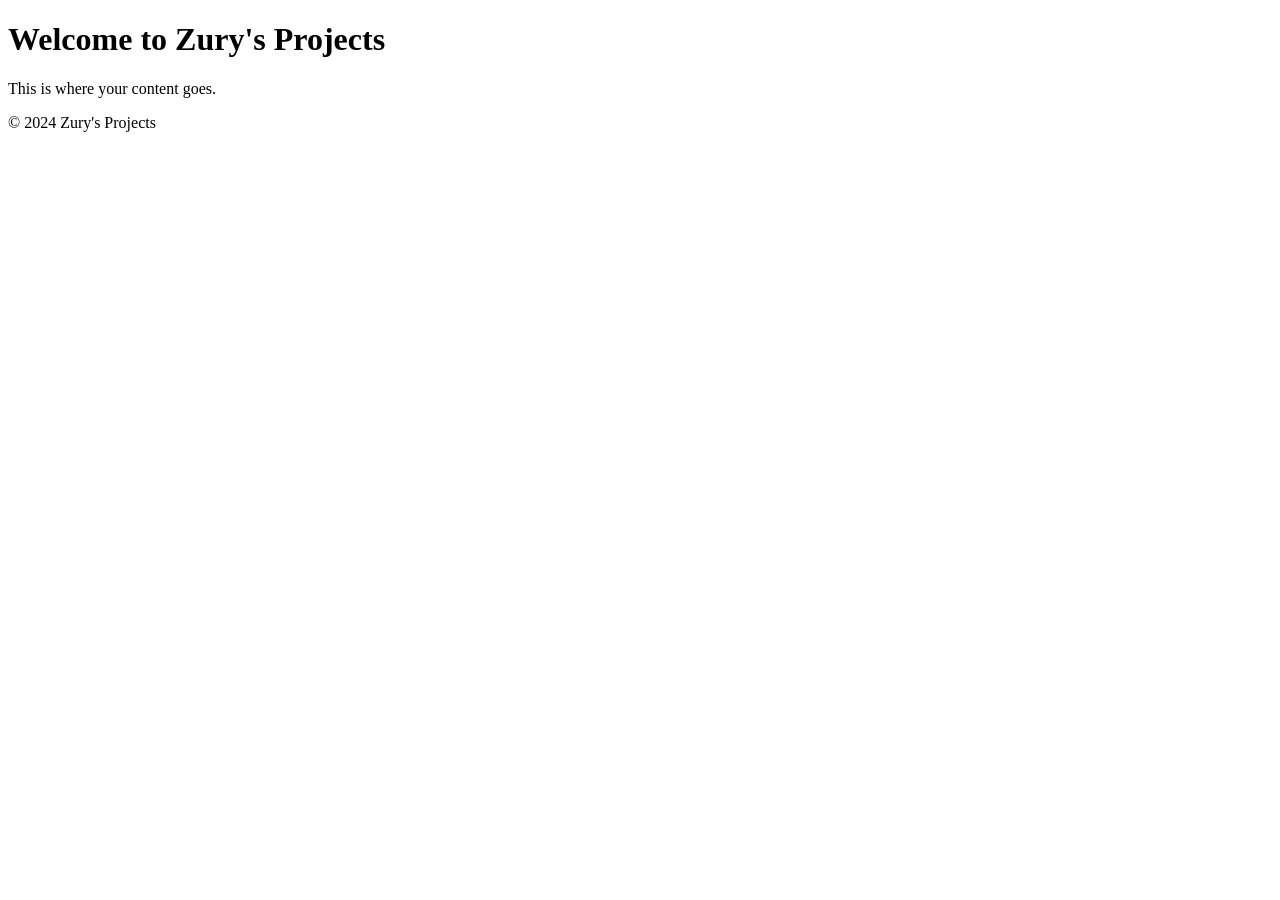
==== index.html @ 5e3a6de0 "Adding landing page" ====
<!DOCTYPE html>
<html lang="en">
<head>
   <meta charset="UTF-8">
   <meta name="viewport" content="width=device-width, initial-scale=1.0">
   <meta http-equiv="X-UA-Compatible" content="ie=edge">
   <title>Zury's Projects</title>
</head>
<body>
   <header>
       <h1>Welcome to Zury's Projects</h1>
   </header>
   <main>
       <p>This is where your content goes.</p>
   </main>
   <footer>
       <p>© 2024 Zury's Projects</p>
   </footer>
   <script src="scripts.js"></script>
</body>
</html>
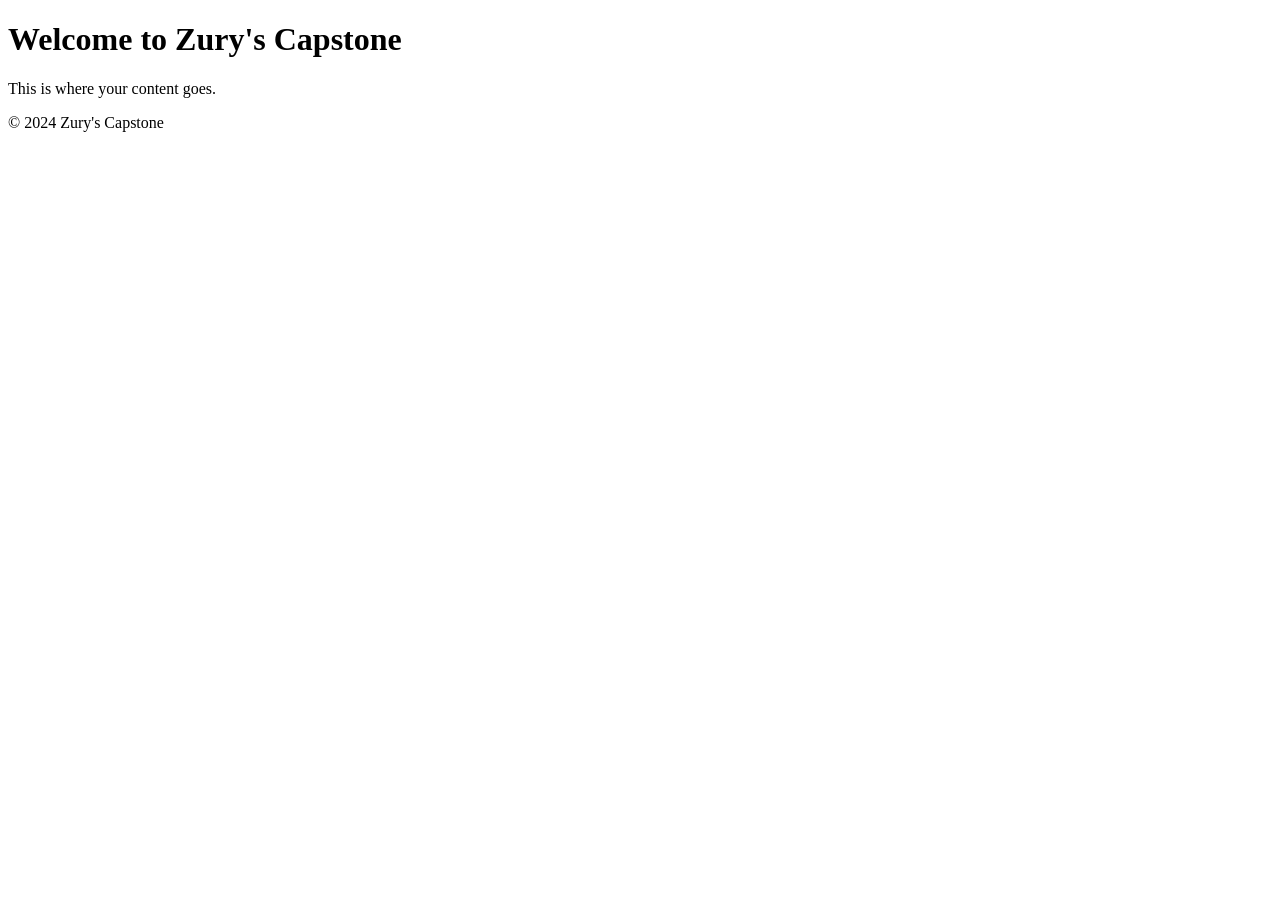
==== commit 5804f2f6: "title change" ====
--- a/index.html
+++ b/index.html
@@ -4,17 +4,17 @@
    <meta charset="UTF-8">
    <meta name="viewport" content="width=device-width, initial-scale=1.0">
    <meta http-equiv="X-UA-Compatible" content="ie=edge">
-   <title>Zury's Projects</title>
+   <title>Zury's Capstone</title>
 </head>
 <body>
    <header>
-       <h1>Welcome to Zury's Projects</h1>
+       <h1>Welcome to Zury's Capstone</h1>
    </header>
    <main>
        <p>This is where your content goes.</p>
    </main>
    <footer>
-       <p>© 2024 Zury's Projects</p>
+       <p>© 2024 Zury's Capstone</p>
    </footer>
    <script src="scripts.js"></script>
 </body>
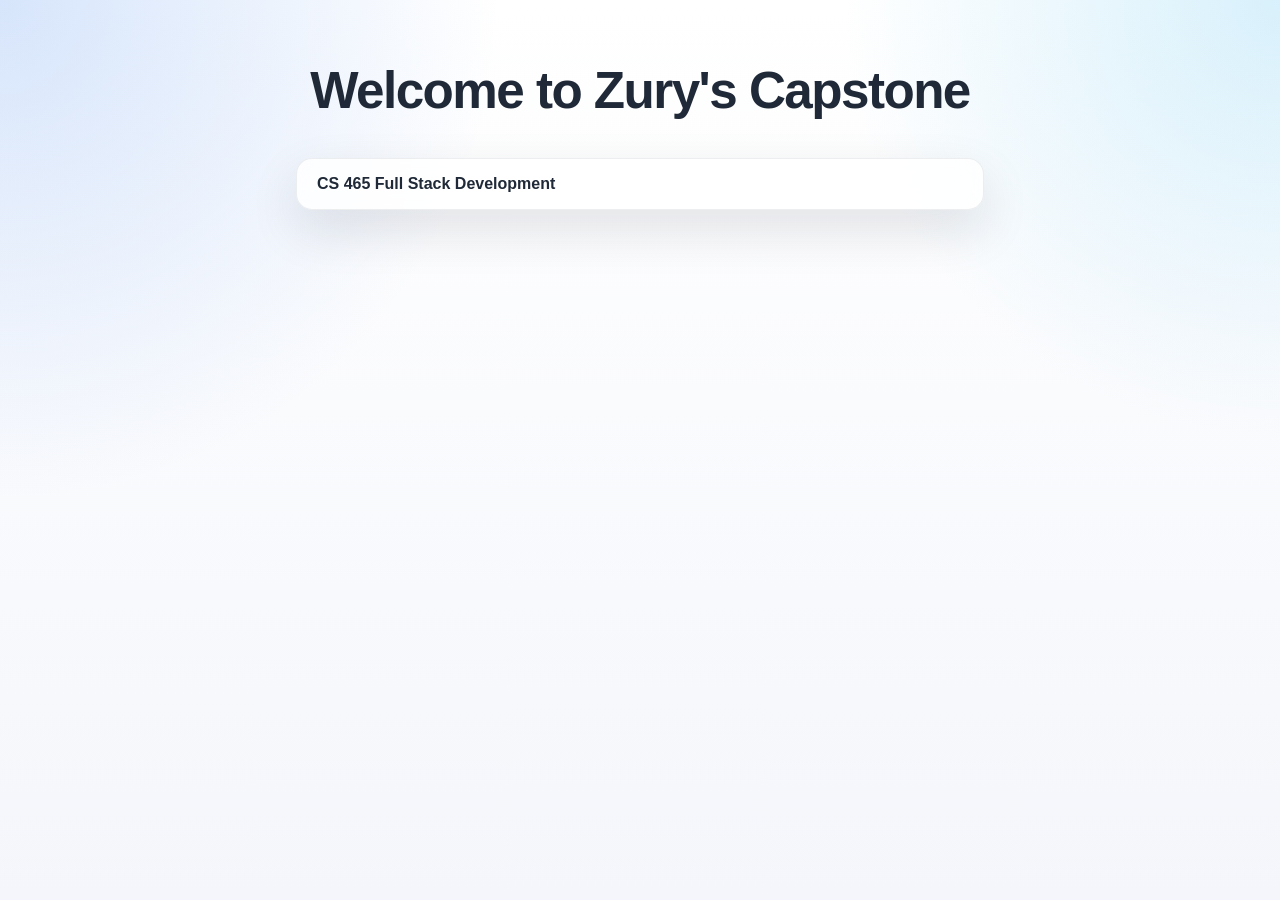
==== commit 16226931: "Removed uneeded markup" ====
--- a/index.html
+++ b/index.html
@@ -5,17 +5,16 @@
    <meta name="viewport" content="width=device-width, initial-scale=1.0">
    <meta http-equiv="X-UA-Compatible" content="ie=edge">
    <title>Zury's Capstone</title>
+   <link rel="stylesheet" href="styles.css">
 </head>
 <body>
    <header>
-       <h1>Welcome to Zury's Capstone</h1>
+       <h1 class="title">Welcome to Zury's Capstone</h1>
    </header>
    <main>
-       <p>This is where your content goes.</p>
+       <ul class="project-list">
+           <li><a href="https://github.com/Zmart027/CS-465-Full-Stack-Development-" target="_blank">CS 465 Full Stack Development</a></li>
+       </ul>       
    </main>
-   <footer>
-       <p>© 2024 Zury's Capstone</p>
-   </footer>
-   <script src="scripts.js"></script>
 </body>
 </html>
--- a/styles.css
+++ b/styles.css
@@ -0,0 +1,159 @@
+:root {
+    color-scheme: light;
+    --bg: #f4f6fb;
+    --surface: rgba(255, 255, 255, 0.82);
+    --surface-strong: #ffffff;
+    --text: #1f2937;
+    --muted: #5b6472;
+    --accent: #1f6feb;
+    --accent-hover: #1558b0;
+    --border: rgba(31, 41, 55, 0.08);
+    --shadow: 0 20px 50px rgba(15, 23, 42, 0.12);
+}
+
+* {
+    box-sizing: border-box;
+}
+
+html {
+    scroll-behavior: smooth;
+}
+
+body {
+    margin: 0;
+    min-height: 100vh;
+    font-family: "Segoe UI", Tahoma, Arial, sans-serif;
+    color: var(--text);
+    background:
+        radial-gradient(circle at top left, rgba(31, 111, 235, 0.18), transparent 32%),
+        radial-gradient(circle at top right, rgba(14, 165, 233, 0.16), transparent 28%),
+        linear-gradient(180deg, #ffffff 0%, var(--bg) 100%);
+}
+
+header,
+main {
+    width: min(960px, calc(100% - 2rem));
+    margin-left: auto;
+    margin-right: auto;
+}
+
+header {
+    padding: 4rem 0 1.5rem;
+    text-align: center;
+}
+
+.title {
+    margin: 0;
+    font-size: clamp(2rem, 4vw, 3.5rem);
+    line-height: 1.05;
+    letter-spacing: -0.03em;
+}
+
+main {
+    display: grid;
+    gap: 1.5rem;
+    justify-items: center;
+    padding: 0 0 4rem;
+}
+
+.project-list {
+    list-style: none;
+    margin: 0;
+    padding: 1rem;
+    width: min(720px, 100%);
+    display: grid;
+    gap: 0.75rem;
+}
+
+.project-list li {
+    margin: 0;
+}
+
+.project-list a {
+    display: block;
+    padding: 1rem 1.25rem;
+    border: 1px solid var(--border);
+    border-radius: 1rem;
+    background: var(--surface);
+    color: var(--text);
+    text-decoration: none;
+    font-weight: 600;
+    box-shadow: var(--shadow);
+    backdrop-filter: blur(12px);
+    transition: transform 180ms ease, box-shadow 180ms ease, border-color 180ms ease, color 180ms ease;
+}
+
+.project-list a:hover,
+.project-list a:focus-visible {
+    transform: translateY(-2px);
+    border-color: rgba(31, 111, 235, 0.25);
+    box-shadow: 0 24px 60px rgba(15, 23, 42, 0.16);
+    color: var(--accent-hover);
+    outline: none;
+}
+
+.gallery {
+    display: grid;
+    place-items: center;
+    width: min(100%, 420px);
+    padding: 1rem;
+    border: 1px solid var(--border);
+    border-radius: 1.5rem;
+    background: var(--surface);
+    box-shadow: var(--shadow);
+    backdrop-filter: blur(12px);
+}
+
+.gallery img {
+    display: block;
+    width: min(100%, 320px);
+    aspect-ratio: 1 / 1;
+    object-fit: cover;
+    border-radius: 1.1rem;
+    border: 1px solid rgba(255, 255, 255, 0.75);
+}
+
+.buttons {
+    appearance: none;
+    border: 0;
+    border-radius: 999px;
+    padding: 0.9rem 1.5rem;
+    background: linear-gradient(135deg, var(--accent), #2b8cff);
+    color: #ffffff;
+    font: inherit;
+    font-weight: 700;
+    letter-spacing: 0.01em;
+    cursor: pointer;
+    box-shadow: 0 14px 28px rgba(31, 111, 235, 0.28);
+    transition: transform 180ms ease, box-shadow 180ms ease, filter 180ms ease;
+}
+
+.button:hover,
+.button:focus-visible {
+    transform: translateY(-2px);
+    box-shadow: 0 18px 32px rgba(31, 111, 235, 0.34);
+    filter: brightness(1.03);
+    outline: none;
+}
+
+.button:active {
+    transform: translateY(0);
+}
+
+@media (max-width: 640px) {
+    header {
+        padding-top: 2.5rem;
+    }
+
+    .project-list {
+        padding: 0;
+    }
+
+    .project-list a {
+        padding: 0.95rem 1rem;
+    }
+
+    .gallery {
+        padding: 0.75rem;
+    }
+}
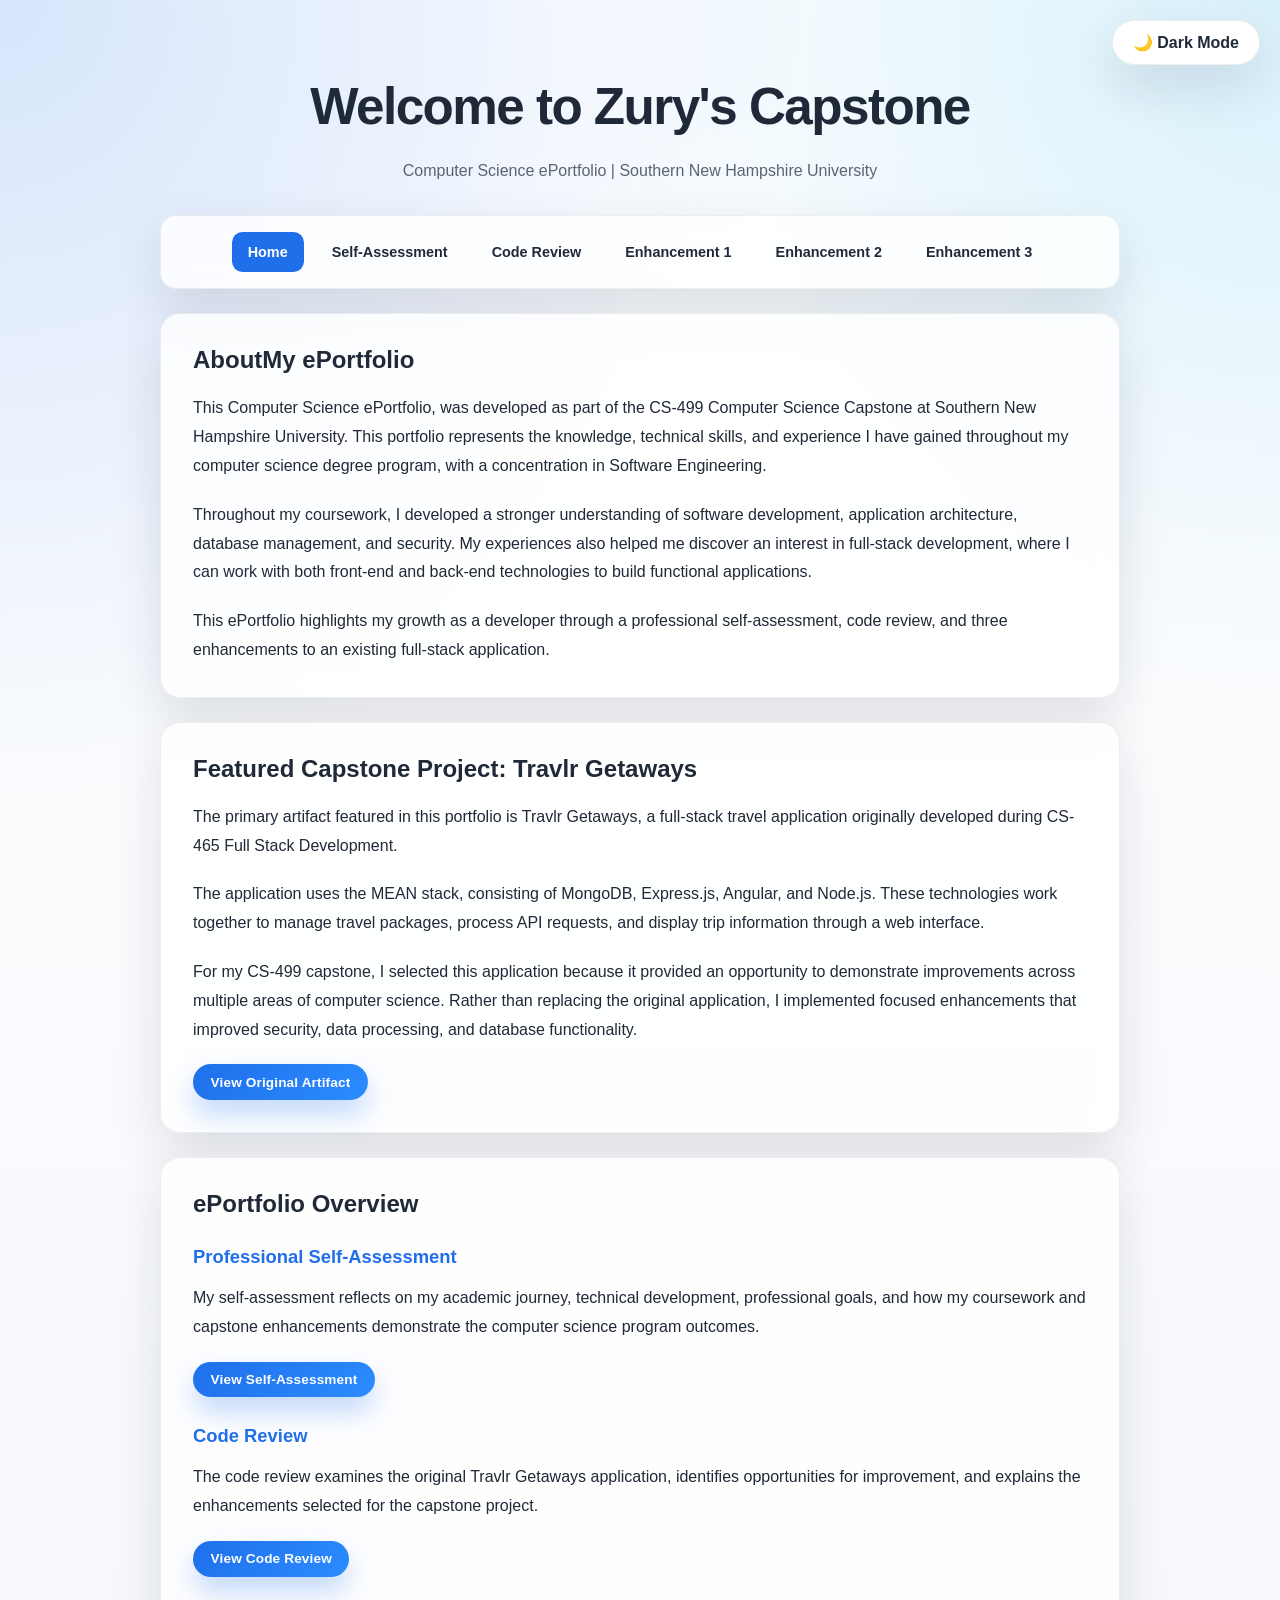
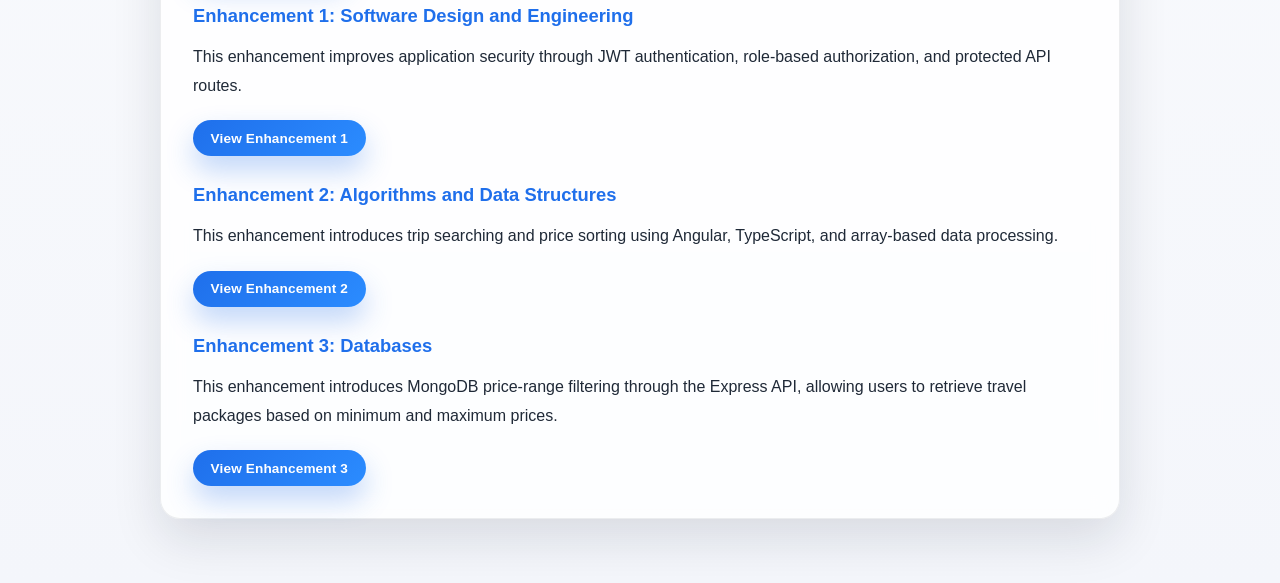
==== commit 9c50405f: "Complete CS-499 Capstone ePortfolio" ====
--- a/index.html
+++ b/index.html
@@ -1,20 +1,242 @@
+
 <!DOCTYPE html>
 <html lang="en">
+
 <head>
-   <meta charset="UTF-8">
-   <meta name="viewport" content="width=device-width, initial-scale=1.0">
-   <meta http-equiv="X-UA-Compatible" content="ie=edge">
-   <title>Zury's Capstone</title>
-   <link rel="stylesheet" href="styles.css">
+    <meta charset="UTF-8">
+    <meta name="viewport"
+          content="width=device-width, initial-scale=1.0">
+
+    <title>Home | Zury's Capstone</title>
+
+    <link rel="stylesheet" href="styles.css">
 </head>
+
 <body>
-   <header>
-       <h1 class="title">Welcome to Zury's Capstone</h1>
-   </header>
-   <main>
-       <ul class="project-list">
-           <li><a href="https://github.com/Zmart027/CS-465-Full-Stack-Development-" target="_blank">CS 465 Full Stack Development</a></li>
-       </ul>       
-   </main>
+
+    <header>
+
+        <h1 class="title">Welcome to Zury's Capstone</h1>
+
+        <p class="subtitle">
+            Computer Science ePortfolio |
+            Southern New Hampshire University
+        </p>
+
+        <button
+            id="theme-toggle"
+            class="theme-toggle"
+            type="button"
+            aria-label="Switch color theme">
+            🌙 Dark Mode
+        </button>
+
+        <nav class="navbar" aria-label="Main navigation">
+
+            <a href="index.html"
+               class="active"
+               aria-current="page">
+                Home
+            </a>
+
+            <a href="self-assessment.html">
+                Self-Assessment
+            </a>
+
+            <a href="code-review.html">
+                Code Review
+            </a>
+
+            <a href="enhancement-1.html">
+                Enhancement 1
+            </a>
+
+            <a href="enhancement-2.html">
+                Enhancement 2
+            </a>
+
+            <a href="enhancement-3.html">
+                Enhancement 3
+            </a>
+
+        </nav>
+
+    </header>
+
+    <main>
+
+        <!-- Welcome Section -->
+
+        <section class="content-card">
+
+            <h2>AboutMy ePortfolio</h2>
+
+            <p>
+                This Computer Science ePortfolio, was
+                developed as part of the CS-499 Computer
+                Science Capstone at Southern New Hampshire
+                University. This portfolio represents
+                the knowledge, technical skills, and
+                experience I have gained throughout
+                my computer science degree program,
+                with a concentration in Software Engineering.
+            </p>
+
+            <p>
+                Throughout my coursework, I developed
+                a stronger understanding of software
+                development, application architecture,
+                database management, and security.
+                My experiences also helped me discover
+                an interest in full-stack development,
+                where I can work with both front-end
+                and back-end technologies to build
+                functional applications.
+            </p>
+
+            <p>
+                This ePortfolio highlights my growth
+                as a developer through a professional
+                self-assessment, code review, and
+                three enhancements to an existing
+                full-stack application.
+            </p>
+
+        </section>
+
+
+        <!-- Capstone Project -->
+
+        <section class="content-card">
+
+            <h2>Featured Capstone Project: Travlr Getaways</h2>
+
+            <p>
+                The primary artifact featured in this
+                portfolio is Travlr Getaways, a full-stack
+                travel application originally developed
+                during CS-465 Full Stack Development.
+            </p>
+
+            <p>
+                The application uses the MEAN stack,
+                consisting of MongoDB, Express.js,
+                Angular, and Node.js. These technologies
+                work together to manage travel packages,
+                process API requests, and display trip
+                information through a web interface.
+            </p>
+
+            <p>
+                For my CS-499 capstone, I selected this
+                application because it provided an
+                opportunity to demonstrate improvements
+                across multiple areas of computer science.
+                Rather than replacing the original
+                application, I implemented focused
+                enhancements that improved security,
+                data processing, and database functionality.
+            </p>
+
+            <a
+                href="https://github.com/Zmart027/CS-465-Full-Stack-Development-/tree/module7"
+                class="button github-button"
+                target="_blank"
+                rel="noopener noreferrer">
+                View Original Artifact
+            </a>
+
+        </section>
+
+
+        <!-- Portfolio Overview -->
+
+        <section class="content-card">
+
+            <h2>ePortfolio Overview</h2>
+
+            <h3>Professional Self-Assessment</h3>
+
+            <p>
+                My self-assessment reflects on my
+                academic journey, technical development,
+                professional goals, and how my coursework and
+                capstone enhancements demonstrate the computer
+                 science program outcomes.
+            </p>
+
+            <a href="self-assessment.html"
+               class="button github-button">
+                View Self-Assessment
+            </a>
+
+
+            <h3>Code Review</h3>
+
+            <p>
+                The code review examines the original
+                Travlr Getaways application, identifies
+                opportunities for improvement, and
+                explains the enhancements selected
+                for the capstone project.
+            </p>
+
+            <a href="code-review.html"
+               class="button github-button">
+                View Code Review
+            </a>
+
+
+            <h3>Enhancement 1: Software Design and Engineering</h3>
+
+            <p>
+                This enhancement improves application
+                security through JWT authentication,
+                role-based authorization, and
+                protected API routes.
+            </p>
+
+            <a href="enhancement-1.html"
+               class="button github-button">
+                View Enhancement 1
+            </a>
+
+
+            <h3>Enhancement 2: Algorithms and Data Structures</h3>
+
+            <p>
+                This enhancement introduces trip
+                searching and price sorting using
+                Angular, TypeScript, and array-based
+                data processing.
+            </p>
+
+            <a href="enhancement-2.html"
+               class="button github-button">
+                View Enhancement 2
+            </a>
+
+
+            <h3>Enhancement 3: Databases</h3>
+
+            <p>
+                This enhancement introduces MongoDB
+                price-range filtering through the
+                Express API, allowing users to
+                retrieve travel packages based on
+                minimum and maximum prices.
+            </p>
+
+            <a href="enhancement-3.html"
+               class="button github-button">
+                View Enhancement 3
+            </a>
+
+        </section>
+
+    </main>
+
+    <script src="theme.js"></script>
+
 </body>
-</html>+</html>
--- a/styles.css
+++ b/styles.css
@@ -1,15 +1,56 @@
+/* =========================================
+   CS-499 CAPSTONE PORTFOLIO
+   Light and Dark Mode
+   ========================================= */
+
+/* LIGHT MODE - DEFAULT */
 :root {
     color-scheme: light;
+
     --bg: #f4f6fb;
     --surface: rgba(255, 255, 255, 0.82);
     --surface-strong: #ffffff;
+
     --text: #1f2937;
     --muted: #5b6472;
+
     --accent: #1f6feb;
     --accent-hover: #1558b0;
+
     --border: rgba(31, 41, 55, 0.08);
     --shadow: 0 20px 50px rgba(15, 23, 42, 0.12);
-}
+
+    --glow-left: rgba(31, 111, 235, 0.18);
+    --glow-right: rgba(14, 165, 233, 0.16);
+    --background-top: #ffffff;
+}
+
+/* DARK MODE */
+:root[data-theme="dark"] {
+    color-scheme: dark;
+
+    --bg: #0b1220;
+    --surface: rgba(24, 35, 54, 0.9);
+    --surface-strong: #192538;
+
+    --text: #edf3ff;
+    --muted: #bac9df;
+
+    --accent: #85baff;
+    --accent-hover: #b4d5ff;
+
+    --border: rgba(185, 205, 235, 0.18);
+    --shadow: 0 20px 50px rgba(0, 0, 0, 0.3);
+
+    --glow-left: rgba(31, 111, 235, 0.16);
+    --glow-right: rgba(14, 165, 233, 0.10);
+    --background-top: #111b2d;
+}
+
+
+/* =========================================
+   GLOBAL STYLES
+   ========================================= */
 
 * {
     box-sizing: border-box;
@@ -22,28 +63,53 @@
 body {
     margin: 0;
     min-height: 100vh;
+
     font-family: "Segoe UI", Tahoma, Arial, sans-serif;
+
     color: var(--text);
+
     background:
-        radial-gradient(circle at top left, rgba(31, 111, 235, 0.18), transparent 32%),
-        radial-gradient(circle at top right, rgba(14, 165, 233, 0.16), transparent 28%),
-        linear-gradient(180deg, #ffffff 0%, var(--bg) 100%);
-}
+        radial-gradient(
+            circle at top left,
+            var(--glow-left),
+            transparent 32%
+        ),
+        radial-gradient(
+            circle at top right,
+            var(--glow-right),
+            transparent 28%
+        ),
+        linear-gradient(
+            180deg,
+            var(--background-top) 0%,
+            var(--bg) 100%
+        );
+
+    transition:
+        background-color 250ms ease,
+        color 250ms ease;
+}
+
+/* =========================================
+   PAGE LAYOUT
+   ========================================= */
 
 header,
 main {
     width: min(960px, calc(100% - 2rem));
     margin-left: auto;
-    margin-right: auto;
+     margin-right: auto;
 }
 
 header {
-    padding: 4rem 0 1.5rem;
+    position: relative;
+    padding: 5rem 0 1.5rem;
     text-align: center;
 }
 
 .title {
-    margin: 0;
+    margin: 0 0 1.5rem;
+
     font-size: clamp(2rem, 4vw, 3.5rem);
     line-height: 1.05;
     letter-spacing: -0.03em;
@@ -53,14 +119,22 @@
     display: grid;
     gap: 1.5rem;
     justify-items: center;
+
     padding: 0 0 4rem;
 }
+
+/* =========================================
+   PROJECT LINKS
+   ========================================= */
 
 .project-list {
     list-style: none;
+
     margin: 0;
     padding: 1rem;
+
     width: min(720px, 100%);
+
     display: grid;
     gap: 0.75rem;
 }
@@ -71,89 +145,656 @@
 
 .project-list a {
     display: block;
+
     padding: 1rem 1.25rem;
-    border: 1px solid var(--border);
+
+     border: 1px solid var(--border);
     border-radius: 1rem;
+
     background: var(--surface);
     color: var(--text);
+
     text-decoration: none;
     font-weight: 600;
+
     box-shadow: var(--shadow);
     backdrop-filter: blur(12px);
-    transition: transform 180ms ease, box-shadow 180ms ease, border-color 180ms ease, color 180ms ease;
+
+    transition:
+        transform 180ms ease,
+        box-shadow 180ms ease,
+        border-color 180ms ease,
+        color 180ms ease;
 }
 
 .project-list a:hover,
 .project-list a:focus-visible {
     transform: translateY(-2px);
-    border-color: rgba(31, 111, 235, 0.25);
-    box-shadow: 0 24px 60px rgba(15, 23, 42, 0.16);
+
+    border-color: var(--accent);
+
+    box-shadow:
+        0 24px 60px rgba(15, 23, 42, 0.16);
+
     color: var(--accent-hover);
+
     outline: none;
 }
+
+/* =========================================
+   IMAGE GALLERY
+   ========================================= */
 
 .gallery {
     display: grid;
     place-items: center;
+
     width: min(100%, 420px);
+
     padding: 1rem;
+
     border: 1px solid var(--border);
     border-radius: 1.5rem;
+
+    background: var(--surface);
+
+     box-shadow: var(--shadow);
+    backdrop-filter: blur(12px);
+}
+
+.gallery img {
+    display: block;
+
+    width: min(100%, 320px);
+    aspect-ratio: 1 / 1;
+
+    object-fit: cover;
+
+    border-radius: 1.1rem;
+
+    border: 1px solid var(--border);
+}
+
+/* =========================================
+   GENERAL BUTTONS
+   ========================================= */
+
+.button {
+    appearance: none;
+
+    display: inline-block;
+
+    border: 0;
+    border-radius: 999px;
+
+    padding: 0.9rem 1.5rem;
+
+    background:
+        linear-gradient(135deg, #1f6feb, #2b8cff);
+
+    color: #ffffff;
+
+    font: inherit;
+    font-weight: 700;
+    letter-spacing: 0.01em;
+
+    text-decoration: none;
+
+    cursor: pointer;
+
+    box-shadow:
+        0 14px 28px rgba(31, 111, 235, 0.28);
+
+    transition:
+        transform 180ms ease,
+        box-shadow 180ms ease,
+         filter 180ms ease;
+}
+
+.button:hover,
+.button:focus-visible {
+    transform: translateY(-2px);
+
+    box-shadow:
+        0 18px 32px rgba(31, 111, 235, 0.34);
+
+    filter: brightness(1.03);
+
+    outline: 3px solid var(--accent);
+    outline-offset: 3px;
+}
+
+.button:active {
+    transform: translateY(0);
+}
+
+/* =========================================
+   LIGHT / DARK MODE TOGGLE
+   ========================================= */
+
+.theme-toggle {
+    position: fixed;
+    top: 20px;
+    right: 20px;
+    z-index: 1000;
+
+    appearance: none;
+
+    display: inline-flex;
+    align-items: center;
+    justify-content: center;
+
+    padding: 0.75rem 1.25rem;
+
+    border: 1px solid var(--border);
+    border-radius: 999px;
+
+    background: var(--surface-strong);
+    color: var(--text);
+
+    font: inherit;
+    font-weight: 600;
+
+    cursor: pointer;
+
+    box-shadow: var(--shadow);
+
+      transition:
+        background-color 180ms ease,
+        color 180ms ease,
+        transform 180ms ease,
+        border-color 180ms ease;
+}
+
+.theme-toggle:hover {
+    transform: translateY(-2px);
+
+    color: var(--accent-hover);
+    border-color: var(--accent);
+}
+
+.theme-toggle:focus-visible {
+    outline: 3px solid var(--accent);
+    outline-offset: 3px;
+}
+
+.theme-toggle:active {
+    transform: translateY(0);
+}
+
+/* =========================================
+   RESPONSIVE DESIGN
+   ========================================= */
+
+@media (max-width: 640px) {
+
+    header {
+        padding-top: 2.5rem;
+    }
+
+    .title {
+        font-size: 2rem;
+    }
+
+    .project-list {
+        padding: 0;
+    }
+
+    .project-list a {
+        padding: 0.95rem 1rem;
+    }
+
+    .gallery {
+        padding: 0.75rem;
+    }
+
+     .theme-toggle {
+    top: 12px;
+    right: 12px;
+    width: auto;
+    max-width: none;
+    }
+}
+
+/* =========================================
+   ACCESSIBILITY
+   ========================================= */
+
+@media (prefers-reduced-motion: reduce) {
+
+    html {
+        scroll-behavior: auto;
+    }
+
+    *,
+    *::before,
+    *::after {
+        transition-duration: 0.01ms !important;
+        animation-duration: 0.01ms !important;
+    }
+}
+
+
+/* =========================================
+   PORTFOLIO NAVIGATION
+   ========================================= */
+
+.subtitle {
+    margin: 0 0 2rem;
+    color: var(--muted);
+    font-size: 1rem;
+    line-height: 1.6;
+}
+
+.navbar {
+    display: flex;
+    justify-content: center;
+    align-items: center;
+    flex-wrap: wrap;
+
+    gap: 0.75rem;
+
+    width: 100%;
+    margin-top: 2rem;
+    padding: 1rem;
+
+    border: 1px solid var(--border);
+    border-radius: 1rem;
+
     background: var(--surface);
     box-shadow: var(--shadow);
     backdrop-filter: blur(12px);
 }
 
-.gallery img {
+.navbar a {
+    display: inline-block;
+    padding: 0.75rem 1rem;
+
+    border-radius: 0.65rem;
+
+    color: var(--text);
+    text-decoration: none;
+    font-size: 0.9rem;
+    font-weight: 600;
+
+    transition:
+        background-color 180ms ease,
+        color 180ms ease,
+        transform 180ms ease;
+}
+
+.navbar a:hover {
+    background: var(--surface-strong);
+    color: var(--accent-hover);
+    transform: translateY(-2px);
+}
+
+.navbar a.active {
+    background: #1f6feb;
+    color: #ffffff;
+}
+
+.navbar a:focus-visible {
+    outline: 3px solid var(--accent);
+    outline-offset: 3px;
+}
+
+/* MOBILE NAVIGATION */
+
+@media (max-width: 640px) {
+    .navbar {
+        gap: 0.5rem;
+        padding: 0.75rem;
+    }
+
+    .navbar a {
+        flex: 1 1 auto;
+        padding: 0.7rem 0.85rem;
+        text-align: center;
+        font-size: 0.85rem;
+    }
+}
+
+
+/* =========================================
+   CONTENT CARDS
+   ========================================= */
+
+.content-card {
+    width: 100%;
+    padding: 2rem;
+
+    border: 1px solid var(--border);
+    border-radius: 1.25rem;
+
+    background: var(--surface);
+    box-shadow: var(--shadow);
+    backdrop-filter: blur(12px);
+
+    text-align: left;
+}
+
+.content-card h2 {
+    margin-top: 0;
+    margin-bottom: 1.25rem;
+
+    color: var(--text);
+    font-size: 1.5rem;
+}
+
+.content-card p {
+    color: var(--text);
+    line-height: 1.8;
+    margin-bottom: 1.25rem;
+}
+
+.content-card p:last-child {
+    margin-bottom: 0;
+}
+
+@media (max-width: 640px) {
+    .content-card {
+        padding: 1.25rem;
+    }
+}
+
+
+/* Collapsible self-assessment cards */
+
+.assessment-card {
+    padding: 0;
+    overflow: hidden;
+}
+
+/* Clickable heading */
+.assessment-card > summary {
+    padding: 1.5rem 2rem;
+    font-size: 1.25rem;
+    font-weight: bold;
+    color: var(--text);
+    cursor: pointer;
+    list-style: none;
+    display: flex;
+    justify-content: space-between;
+    align-items: center;
+}
+
+/* Hide the browser's default arrow */
+.assessment-card > summary::-webkit-details-marker {
+    display: none;
+}
+
+/* Add our own dropdown arrow */
+.assessment-card > summary::after {
+    content: "▼";
+    font-size: 0.9rem;
+    color: var(--accent);
+}
+
+/* Turn the arrow when the card opens */
+.assessment-card[open] > summary::after {
+    transform: rotate(180deg);
+}
+
+/* Shared scrollable sections */
+.card-scroll,
+.code-findings-scroll,
+.testing-validation-scroll {
     display: block;
-    width: min(100%, 320px);
-    aspect-ratio: 1 / 1;
-    object-fit: cover;
-    border-radius: 1.1rem;
-    border: 1px solid rgba(255, 255, 255, 0.75);
-}
-
-.buttons {
-    appearance: none;
-    border: 0;
-    border-radius: 999px;
-    padding: 0.9rem 1.5rem;
-    background: linear-gradient(135deg, var(--accent), #2b8cff);
+    width: 100%;
+    max-height: 300px;
+    overflow-y: auto;
+    padding: 1.5rem;
+    border-top: 1px solid var(--border);
+    scrollbar-color: var(--accent) transparent;
+    scrollbar-width: thin;
+}
+
+/* Narrative cards retain their wider padding */
+.card-scroll {
+    padding: 1.5rem 2rem;
+}
+
+/* Paragraph spacing */
+.card-scroll p {
+    line-height: 1.8;
+    margin-top: 0;
+    margin-bottom: 1.25rem;
+}
+
+.card-scroll p:last-child {
+    margin-bottom: 0;
+}
+
+
+/* Course outcome headings */
+
+.card-scroll h3 {
+    color: var(--accent);
+    font-size: 1.15rem;
+    margin-top: 1.75rem;
+    margin-bottom: 1rem;
+    padding-bottom: 0.5rem;
+    border-bottom: 1px solid var(--border);
+}
+
+.card-scroll h3:first-child {
+    margin-top: 0;
+}
+
+
+/* Code review video */
+
+.code-review-video {
+    display: block;
+    width: 100%;
+    max-width: 100%;
+    height: auto;
+    border-radius: 0.75rem;
+    margin-top: 1rem;
+    border: 1px solid var(--border);
+    box-shadow: var(--shadow);
+}
+
+
+/* Code review findings headings */
+
+.content-card h3 {
+    color: var(--accent);
+    font-size: 1.15rem;
+    margin-top: 1.75rem;
+    margin-bottom: 0.75rem;
+}
+
+.content-card h3:first-child {
+    margin-top: 0;
+}
+
+ 
+/* Smaller GitHub buttons */
+
+.github-button {
+    padding: 0.65rem 1.1rem;
+    font-size: 0.85rem;
+}
+
+
+/* =========================================
+   ENHANCEMENT TESTING SCREENSHOTS
+   ========================================= */
+
+.testing-figure {
+    margin: 1.5rem 0 2rem;
+    padding: 1rem;
+
+    border: 1px solid var(--border);
+    border-radius: 0.75rem;
+
+    background: var(--surface-strong);
+}
+
+.testing-figure img {
+    display: block;
+
+    width: 100%;
+    height: auto;
+
+    border-radius: 0.5rem;
+    border: 1px solid var(--border);
+}
+
+.testing-figure figcaption {
+    margin-top: 1rem;
+
+    color: var(--muted);
+    font-size: 0.9rem;
+    line-height: 1.6;
+
+    text-align: center;
+}
+
+/* Spacing between screenshots */
+
+.testing-figure + .testing-figure {
+    margin-top: 2rem;
+}
+
+
+/* Dropdowns inside the Testing Screenshots card */
+
+.content-card > .assessment-card {
+    margin-top: 1rem;
+    box-shadow: none;
+    background: var(--surface-strong);
+}
+
+.content-card > .assessment-card > summary {
+    font-size: 1.05rem;
+    padding: 1.1rem 1.25rem;
+}
+
+
+/* CS-499 Course Outcomes container */
+
+.outcomes-container {
+    padding: 1.5rem;
+    border-top: 1px solid var(--border);
+}
+
+/* Individual course outcome dropdowns */
+
+.outcome-dropdown {
+    margin-bottom: 1rem;
+    border: 1px solid var(--border);
+    border-radius: 0.75rem;
+    background: var(--surface-strong);
+    overflow: hidden;
+}
+
+.outcome-dropdown:last-child {
+    margin-bottom: 0;
+}
+
+.assessment-card .outcome-dropdown > summary {
+    padding: 1rem 1.25rem;
+    font-size: 1rem;
+    font-weight: 600;
+    color: var(--text);
+}
+
+.outcome-dropdown > summary::after {
+    content: "▼";
+    font-size: 0.8rem;
+    color: var(--accent);
+}
+
+.outcome-dropdown[open] > summary::after {
+    transform: rotate(180deg);
+}
+
+/* Text inside each course outcome */
+
+.outcome-content {
+    padding: 1.25rem;
+    border-top: 1px solid var(--border);
+}
+
+.outcome-content p {
+    line-height: 1.8;
+    margin-top: 0;
+    margin-bottom: 1.25rem;
+}
+
+.outcome-content p:last-child {
+    margin-bottom: 0;
+}
+
+
+/* Paragraph spacing */
+
+.testing-validation-scroll p {
+    margin-top: 0;
+    margin-bottom: 1.25rem;
+    line-height: 1.8;
+}
+
+
+
+/* =========================================
+   FINAL CONSISTENCY AND ACCESSIBILITY
+   ========================================= */
+
+/* Keep visited links styled like the original buttons */
+.button:visited {
     color: #ffffff;
-    font: inherit;
-    font-weight: 700;
-    letter-spacing: 0.01em;
-    cursor: pointer;
-    box-shadow: 0 14px 28px rgba(31, 111, 235, 0.28);
-    transition: transform 180ms ease, box-shadow 180ms ease, filter 180ms ease;
-}
-
-.button:hover,
-.button:focus-visible {
-    transform: translateY(-2px);
-    box-shadow: 0 18px 32px rgba(31, 111, 235, 0.34);
-    filter: brightness(1.03);
-    outline: none;
-}
-
-.button:active {
-    transform: translateY(0);
-}
-
+}
+
+/* Visible keyboard focus for all nested dropdowns */
+.assessment-card > summary:focus-visible,
+.outcome-dropdown > summary:focus-visible {
+    outline: 3px solid var(--accent);
+    outline-offset: -3px;
+    border-radius: 0.5rem;
+}
+
+/* Improve spacing on narrow screens */
 @media (max-width: 640px) {
     header {
-        padding-top: 2.5rem;
-    }
-
-    .project-list {
+        padding-top: 5rem;
+    }
+
+    .title {
+        font-size: 1.8rem;
+        line-height: 1.2;
+    }
+
+    .theme-toggle {
+        top: 10px;
+        right: 10px;
+        padding: 0.6rem 0.9rem;
+        font-size: 0.85rem;
+    }
+
+    .assessment-card {
         padding: 0;
     }
 
-    .project-list a {
-        padding: 0.95rem 1rem;
-    }
-
-    .gallery {
+    .assessment-card > summary {
+        padding: 1.25rem;
+        font-size: 1.1rem;
+    }
+
+    .card-scroll,
+    .code-findings-scroll,
+    .testing-validation-scroll {
+        padding: 1rem;
+    }
+
+    .navbar a {
+        font-size: 0.8rem;
+    }
+
+    .testing-figure {
         padding: 0.75rem;
     }
 }
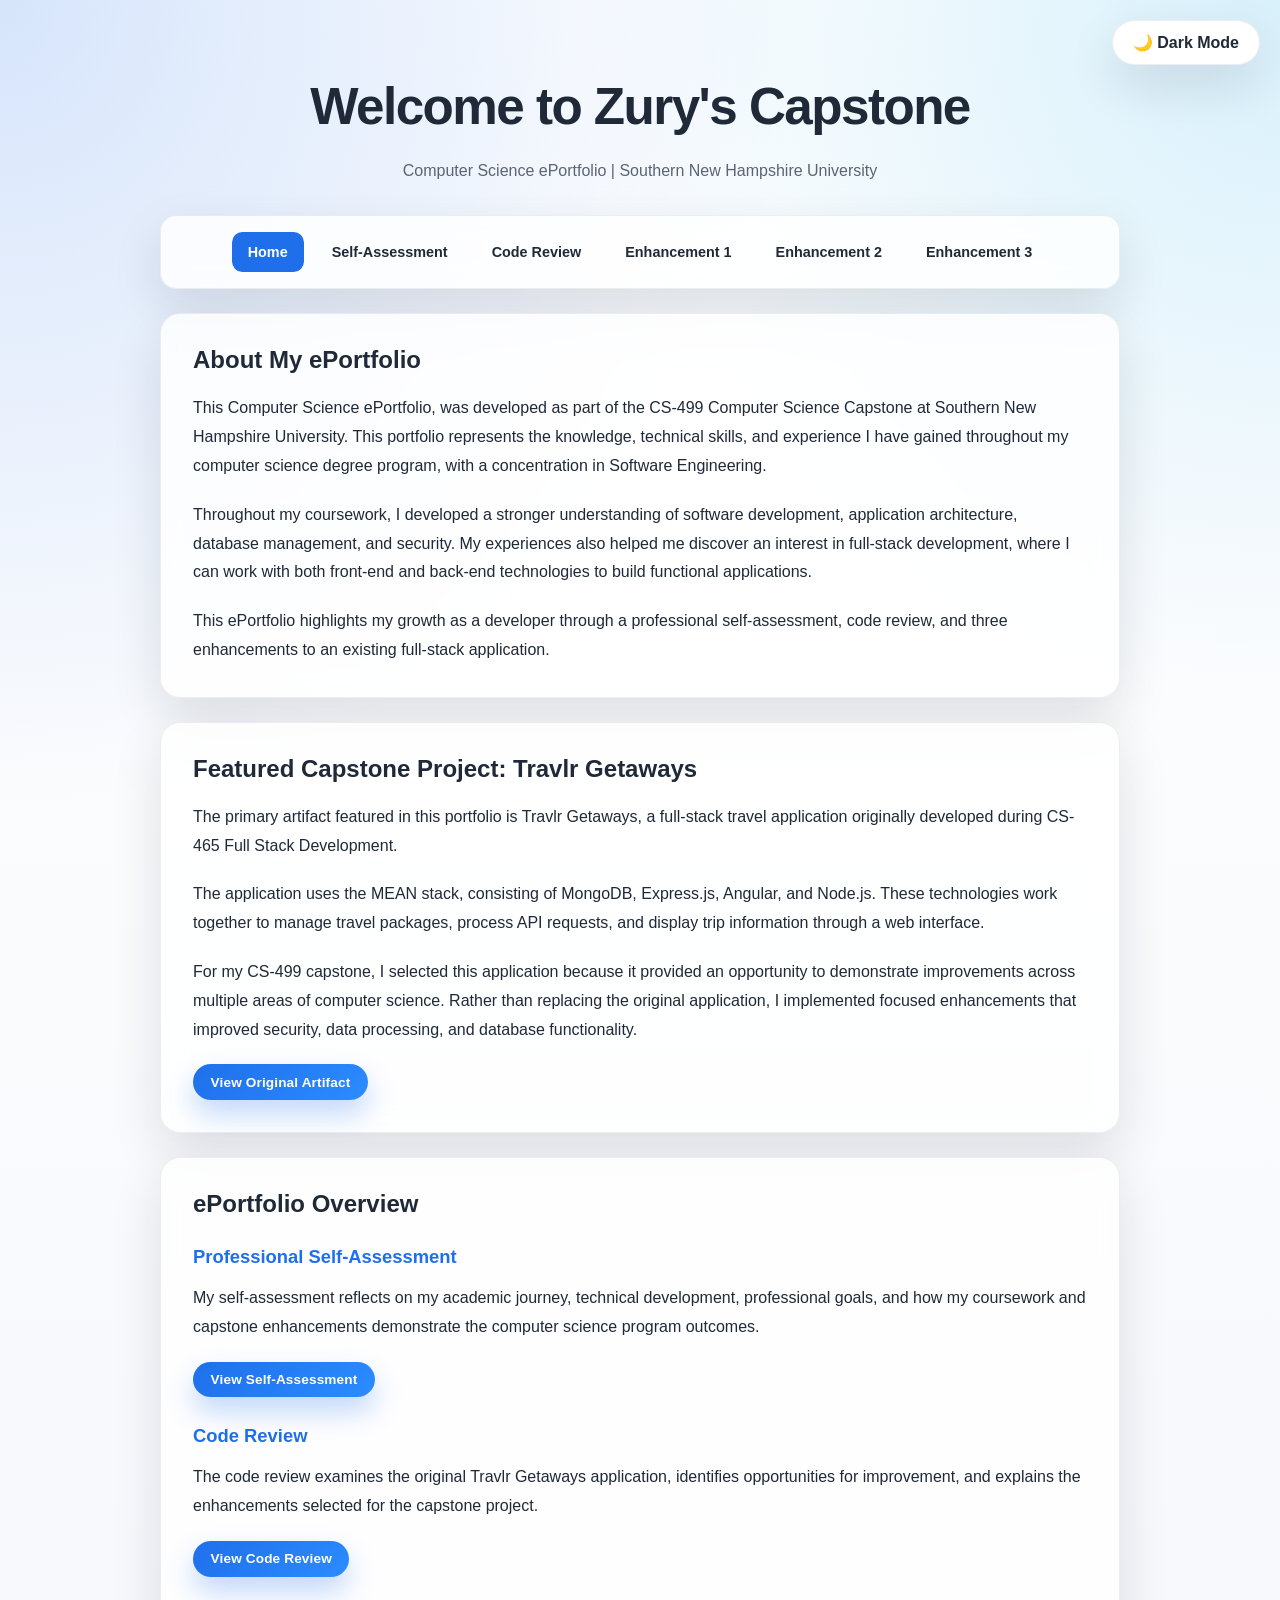
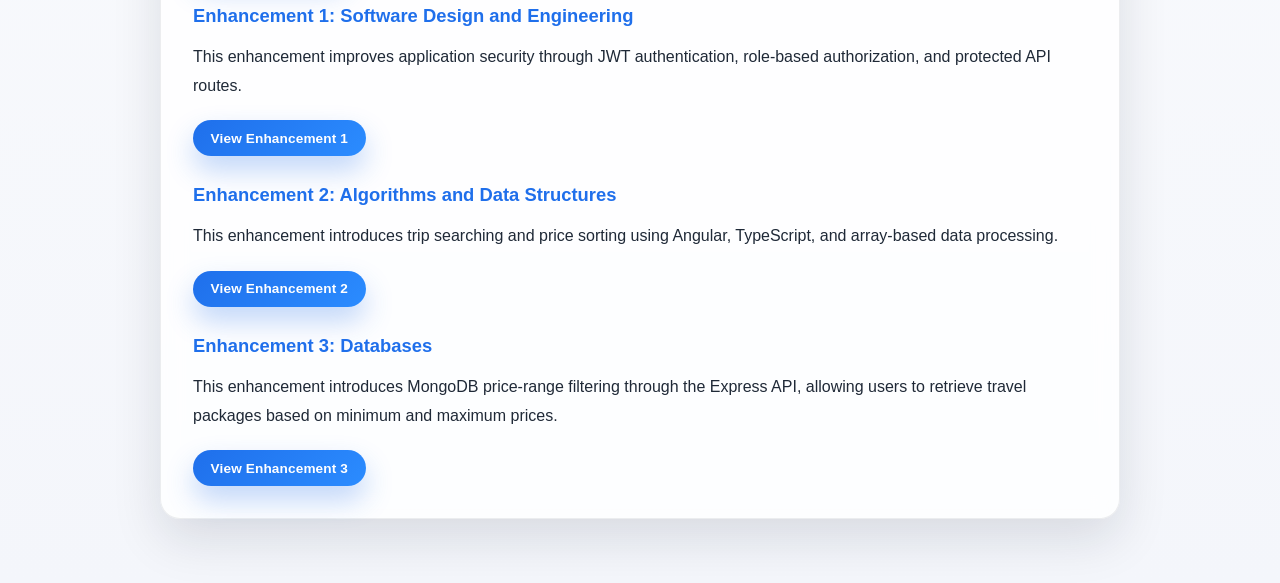
==== commit 0da67643: "Embed YouTube code review video" ====
--- a/index.html
+++ b/index.html
@@ -69,7 +69,7 @@
 
         <section class="content-card">
 
-            <h2>AboutMy ePortfolio</h2>
+            <h2>About My ePortfolio</h2>
 
             <p>
                 This Computer Science ePortfolio, was
